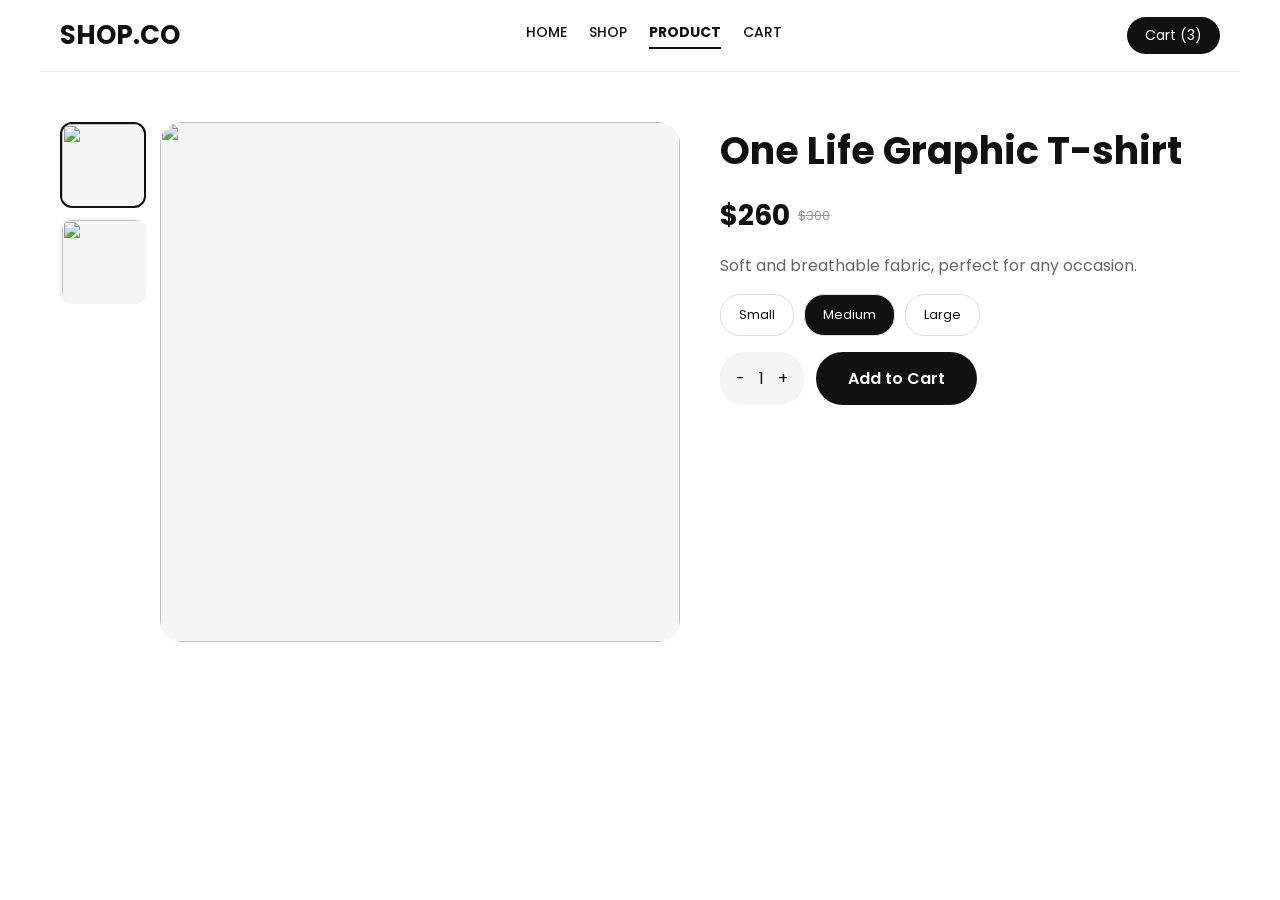
==== pages/product.html @ 0e78cfae "Add files via upload" ====
<!DOCTYPE html>
<html lang="en">
<head>
<meta charset="UTF-8">
<meta name="viewport" content="width=device-width, initial-scale=1.0">
<title>Product</title>
<link rel="stylesheet" href="../styles/style.css">
<link rel="shortcut icon" href="../images/gold-shop-typography-text-vector-21362031.avif" type="image/x-icon">
</head>
<body>
<header class="header container">
<a href="../index.html" class="logo">SHOP.CO</a>
<nav class="nav">
<a href="../index.html">HOME</a>
<a href="./shop.html">SHOP</a>
<a href="./product.html" class="active">PRODUCT</a>
<a href="./cart.html">CART</a>
</nav>
<a href="./cart.html" class="cart-btn">Cart (3)</a>
</header>
<section class="detail container">
<div class="gallery">
<div class="thumbs">
<img src="https://images.unsplash.com/photo-1521572163474-6864f9cf17ab?w=200" class="active">
<img src="https://images.unsplash.com/photo-1521572163474-6864f9cf17ab?w=200">
</div>
<div class="big"><img src="https://images.unsplash.com/photo-1521572163474-6864f9cf17ab?w=600"></div>
</div>
<div class="info">
<h1>One Life Graphic T-shirt</h1>
<div class="price-row"><b style="font-size:28px">$260</b><span class="old">$300</span></div>
<p style="color:#666">Soft and breathable fabric, perfect for any occasion.</p>
<div class="opt"><span>Small</span><span class="active">Medium</span><span>Large</span></div>
<div style="display:flex;gap:12px">
<div class="qty-box"><span>-</span><span>1</span><span>+</span></div>
<a href="./cart.html" class="main-btn">Add to Cart</a>
</div>
</div>
</section>
</body>
</html>
---- styles/style.css ----
@import url('https://fonts.googleapis.com/css2?family=Poppins:wght@400;500;600;700&display=swap');
*{
margin:0;
padding:0;
box-sizing:border-box;
font-family:'Poppins',sans-serif
}
body
{background:#fff;
color:#111
}
a
{text-decoration:none;
color:inherit
}

.container
{max-width:1200px;
 margin:auto;
padding:0 20px
}
.header
{display:flex;
justify-content:space-between;
align-items:center;
padding:16px 20px;
border-bottom:1px solid #eee;
position:sticky;top:0;
 background:#fff;
z-index:20
}
.logo{
font-weight:700;
font-size:26px
}
.nav
{display:flex;
gap:22px
}
.nav a{
font-size:14px;
font-weight:500;
padding-bottom:4px}
.nav a.active
{font-weight:700;
border-bottom:2px solid #111
}
.cart-btn
{background:#111;
color:#fff;
padding:8px 18px;
border-radius:20px;
font-size:14px}
.hero
{display:flex;
align-items:center;
justify-content:space-between;
gap:30px;padding:70px 20px;
background:#f7f7f7;
flex-wrap:wrap}
.hero-left
{flex:1 1 420px;
 display:flex;
flex-direction:column;
gap:18px}
.hero-left h1
{font-size:54px;
line-height:1;
letter-spacing:-1.5px
}
.hero-left p
{color:#666;
max-width:460px;
line-height:1.6
}
.hero-right
{flex:1 1 420px;
display:flex;
justify-content:center
}
.hero-right img
{width:100%;
max-width:500px;
border-radius:24px;
object-fit:cover;
height:520px
}
.main-btn
{background:#111;
color:#fff;padding:14px 32px;
border-radius:30px;width:fit-content;
font-weight:600;
display:inline-block}
.strip
{background:#111;color:#fff;
display:flex;
justify-content:space-around;
flex-wrap:wrap;gap:16px;
padding:18px;
font-weight:700
}
.section
{padding:60px 20px}
.section-title
{font-size:36px;
 text-align:center;
 font-weight:700;
 margin-bottom:36px
}
.grid
{display:flex;
 flex-wrap:wrap;
 gap:20px;
justify-content:center
}
.card
{flex:1 1 260px;
 max-width:280px;
display:flex;
flex-direction:column;
gap:10px;
border:1px solid #f0f0f0;
border-radius:18px;
overflow:hidden;
padding-bottom:12px}
.card-img
{height:300px;
background:#f5f5f5;
overflow:hidden
}
.card-img img
{width:100%;
height:100%;
object-fit:cover
}
.card-body
{padding:10px 14px;
display:flex;
flex-direction:column;
gap:6px}
.price-row
{display:flex;
gap:8px;
align-items:center
}
.old
{color:#999;
text-decoration:line-through;
font-size:13px
}
.filter
{display:flex;
justify-content:space-between;
flex-wrap:wrap;
gap:14px;
margin-bottom:28px
}
.search
{flex:1 1 280px;
 background:#f5f5f5;
 border-radius:30px;
 padding:12px 18px;
 display:flex;
gap:10px;
align-items:center
}
.search input
{border:none;
background:transparent;
outline:none;
width:100%
}
.chips
{display:flex;
 gap:10px;
flex-wrap:wrap
}
.chip
{padding:8px 18px;
 border-radius:20px;
 border:1px solid #ddd;
font-size:16px}
.chip.active
{background:#111;color:#fff}
.detail
{display:flex;
flex-wrap:wrap;
gap:40px;
padding:50px 20px
}
.gallery
{flex:1 1 500px;
display:flex;
gap:14px
}
.thumbs
{display:flex;
 flex-direction:column;
gap:10px
}
.thumbs img
{width:86px;
height:86px;
border-radius:12px;
object-fit:cover;
border:2px solid transparent;
background:#f5f5f5
}
.thumbs img.active
{border-color:#111}
.big
{flex:1;
background:#f5f5f5;
border-radius:22px;
overflow:hidden;
min-height:520px;
display:flex;
align-items:center}
.big img
{width:100%;
height:100%;
object-fit:cover
}
.info
{flex:1 1 380px;
display:flex;
flex-direction:column;
 gap:16px
}
.info h1
{font-size:38px}
.opt
{display:flex;
 gap:10px;
flex-wrap:wrap
}
.opt span
{padding:10px 18px;
border:1px solid #ddd;
border-radius:20px;
font-size:13px}
.opt span.active
{background:#111;color:#fff}
.qty-box
{display:flex;
align-items:center;
gap:14px;background:#f5f5f5;
border-radius:24px;
padding:8px 16px;
width:fit-content
}
.cart-layout
{display:flex;
flex-wrap:wrap;
gap:30px;
padding:40px 20px
}
.cart-list
{flex:2 1 580px;
display:flex;
flex-direction:column;
gap:14px
}
.item
{display:flex;
gap:14px;
border:1px solid #eee;
border-radius:18px;
padding:14px;
align-items:center;
}
.item img
{width:96px;
 height:96px;
 border-radius:12px;
 object-fit:cover;
background:#f5f5f5
}
.item-meta
{flex:1;
 display:flex;
 flex-direction:column;
 gap:4px}
.box
{flex:1 1 320px;
border:1px solid #eee;
border-radius:20px;
padding:22px;display:flex;
flex-direction:column;gap:14px;
height:fit-content
}
.line
{display:flex;
justify-content:space-between
}
.line.total
{font-weight:700;
 font-size:18px;
 border-top:1px solid #eee;
padding-top:10px
}
.footer{
margin-top:60px;
background:#f7f7f7;
padding:50px 20px
}
.foot
{display:flex;
flex-wrap:wrap;
gap:36px;
justify-content:space-between
}
.foot-col
{flex:1 1 160px;
display:flex;
flex-direction:column;
gap:10px
}


@media(max-width:1024px){
.hero-left h1{font-size:44px}
.hero-right img{height:460px}
.card{flex:1 1 220px;max-width:240px}
.detail{ gap:24px}
.big{min-height:460px}
}

@media(max-width:768px){
.nav{display:none}
.header{padding:14px 20px}
.hero{padding:40px 20px;flex-direction:column}
.hero-left h1{font-size:36px;text-align:center}
.hero-left{align-items:center;text-align:center}
.hero-right img{height:380px}
.section{padding:40px 20px}
.section-title{font-size:28px}
.grid{gap:16px}
.card{flex:1 1 46%;max-width:48%}
.filter{flex-direction:column}
.gallery{flex-direction:column-reverse}
.thumbs{flex-direction:row;justify-content:center}
.detail{padding:30px 20px}
.cart-layout{padding:20px}
}

@media(max-width:480px){
.logo{font-size:20px}
.hero-left h1{font-size:28px}
.hero-right img{height:300px;border-radius:16px}
.card{flex:1 1 100%;max-width:100%}
.card-img{height:260px}
.thumbs img{width:64px;height:64px}
.big{min-height:340px}
.info h1{font-size:26px}
.item{flex-wrap:wrap}
.item img{width:80px;height:80px}
.box{flex:1 1 100%}
.foot{flex-direction:column;gap:20px}
 }
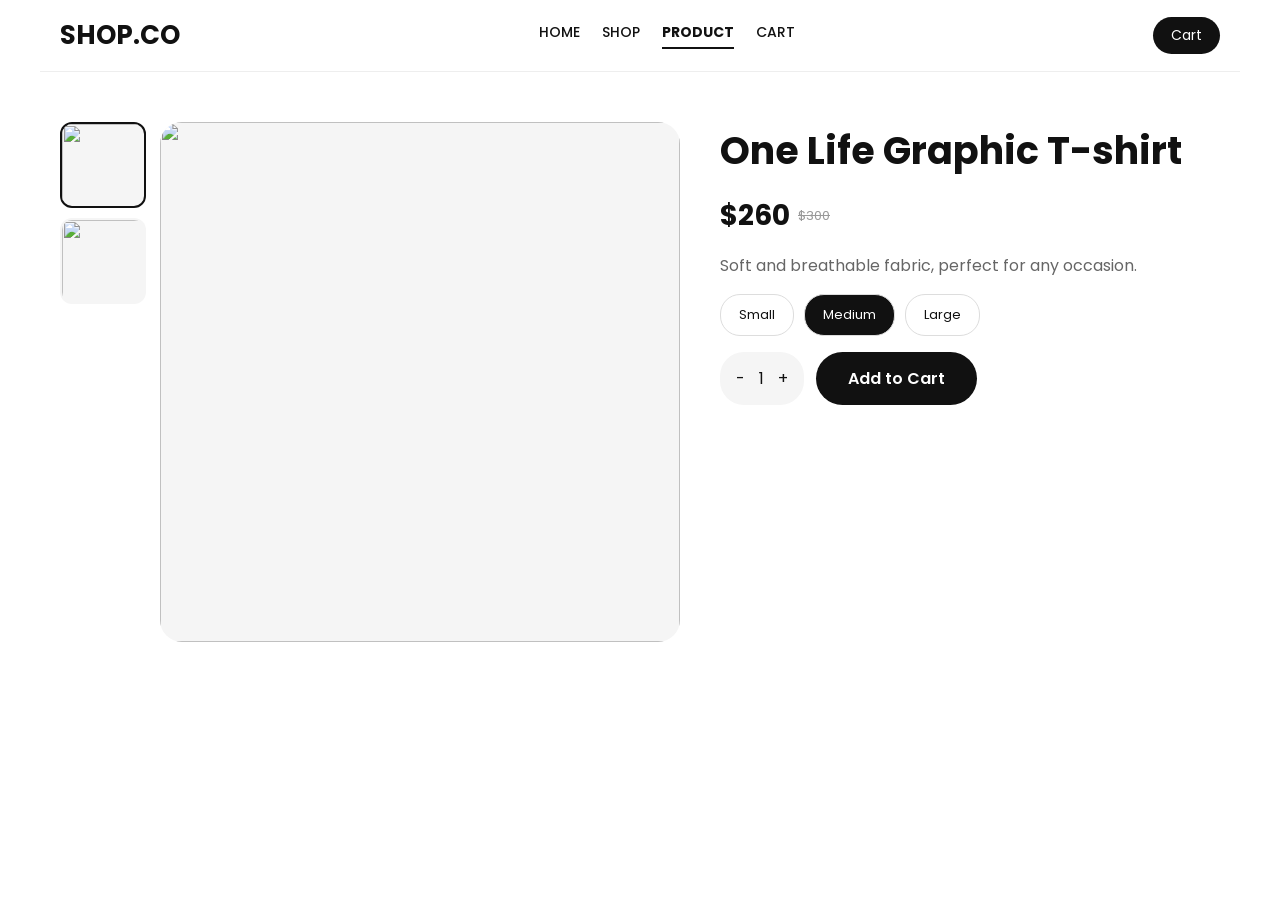
==== commit 383eb54a: "Fix HTML formatting and ensure proper structure" ====
--- a/pages/product.html
+++ b/pages/product.html
@@ -16,7 +16,7 @@
 <a href="./product.html" class="active">PRODUCT</a>
 <a href="./cart.html">CART</a>
 </nav>
-<a href="./cart.html" class="cart-btn">Cart (3)</a>
+<a href="./cart.html" class="cart-btn">Cart </a>
 </header>
 <section class="detail container">
 <div class="gallery">
@@ -38,4 +38,4 @@
 </div>
 </section>
 </body>
-</html>+</html>
